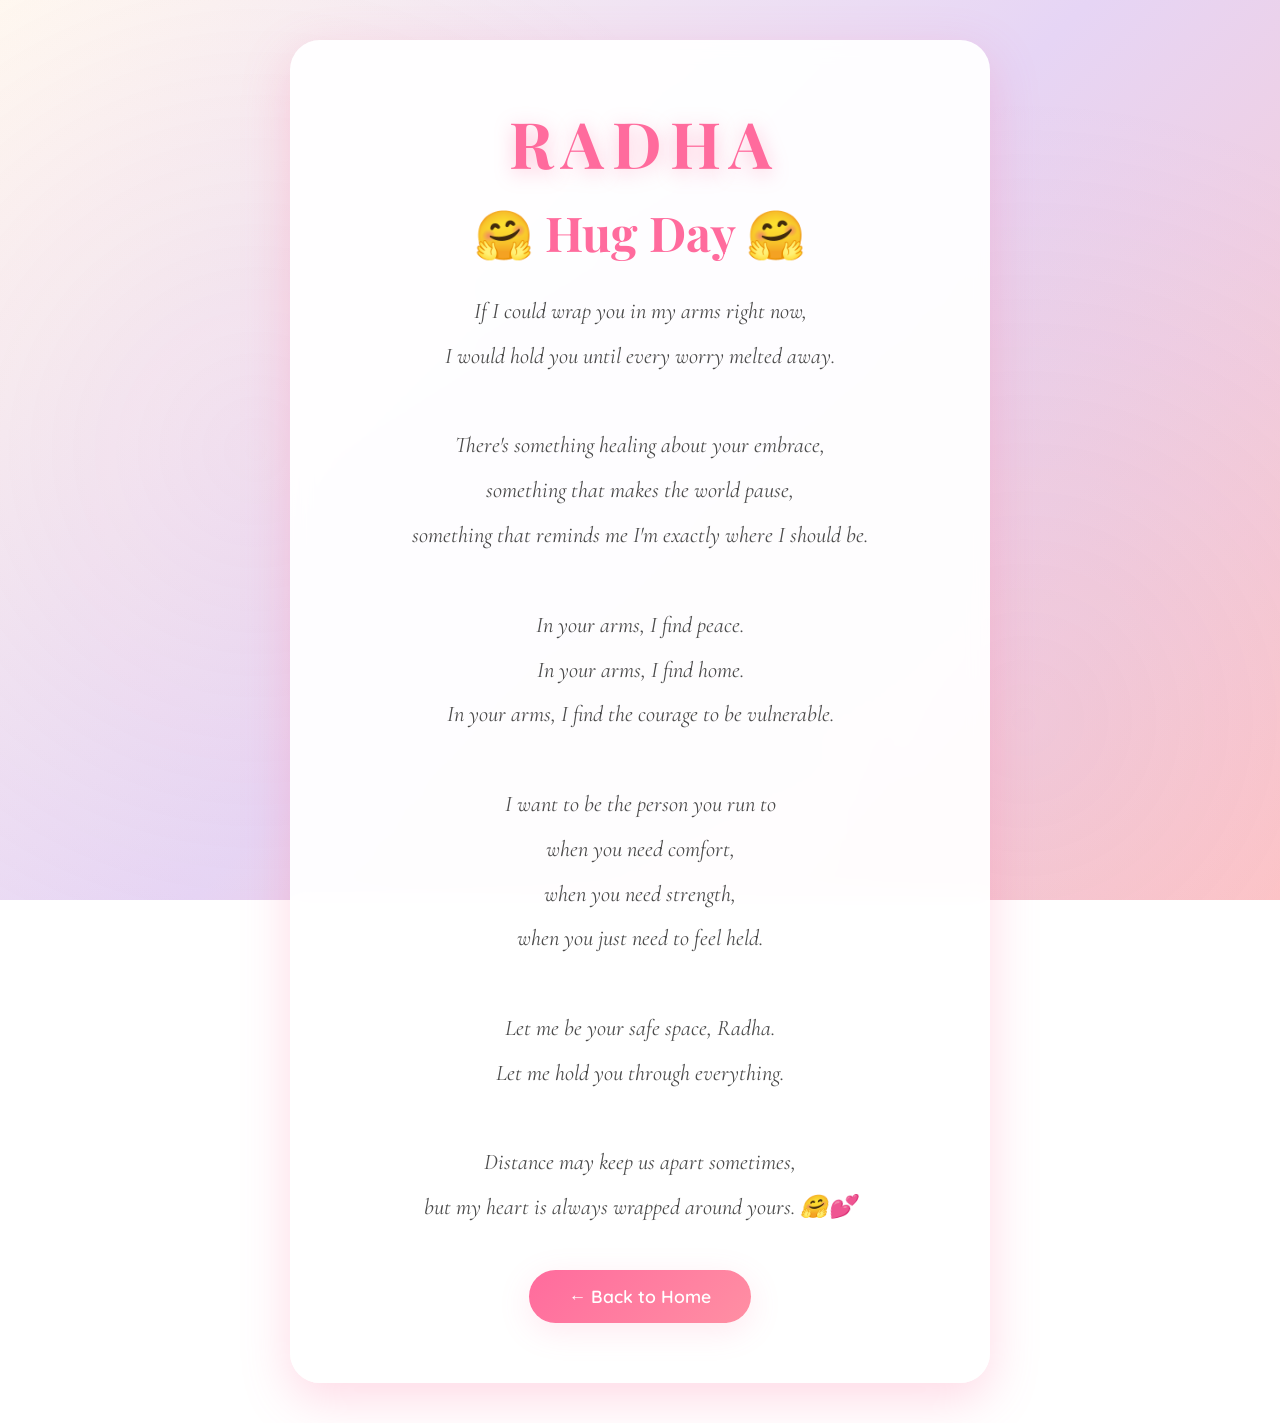
==== HugDay.html @ ae60b2d6 "Add files via upload" ====
<!DOCTYPE html>
<html lang="en">
<head>
    <meta charset="UTF-8">
    <meta name="viewport" content="width=device-width, initial-scale=1.0">
    <title>Hug Day - For Radha ❤️</title>
    <link rel="stylesheet" href="style.css">
    <link rel="preconnect" href="https://fonts.googleapis.com">
    <link rel="preconnect" href="https://fonts.gstatic.com" crossorigin>
    <link href="https://fonts.googleapis.com/css2?family=Playfair+Display:ital,wght@0,400;0,700;1,400&family=Cormorant+Garamond:ital,wght@0,300;0,400;1,300&family=Quicksand:wght@300;400;500;600&display=swap" rel="stylesheet">
</head>
<body>
    <div class="daily-page">
        <!-- Animation Container -->
        <div class="animation-container"></div>
        
        <!-- Content -->
        <div class="daily-content">
            <div class="name-animation">
                <span class="letter">R</span>
                <span class="letter">A</span>
                <span class="letter">D</span>
                <span class="letter">H</span>
                <span class="letter">A</span>
            </div>
            
            <h1 class="daily-title">🤗 Hug Day 🤗</h1>
            
            <p class="daily-message">
                If I could wrap you in my arms right now,<br>
                I would hold you until every worry melted away.<br><br>
                
                There's something healing about your embrace,<br>
                something that makes the world pause,<br>
                something that reminds me I'm exactly where I should be.<br><br>
                
                In your arms, I find peace.<br>
                In your arms, I find home.<br>
                In your arms, I find the courage to be vulnerable.<br><br>
                
                I want to be the person you run to<br>
                when you need comfort,<br>
                when you need strength,<br>
                when you just need to feel held.<br><br>
                
                Let me be your safe space, Radha.<br>
                Let me hold you through everything.<br><br>
                
                Distance may keep us apart sometimes,<br>
                but my heart is always wrapped around yours. 🤗💕
            </p>
            
            <a href="index.html" class="back-btn">← Back to Home</a>
        </div>
    </div>
    
    <script src="script.js"></script>
    <script>
        // Trigger hug animation
        document.addEventListener('DOMContentLoaded', function() {
            createHugAnimation();
            setInterval(createHugAnimation, 8000);
        });
    </script>
</body>
</html>
---- style.css ----
/* ===== CSS Variables ===== */
:root {
    --nude-pink: #FFC5C5;
    --lavender: #E6D5F5;
    --white: #FFFFFF;
    --emerald: #7EC8A3;
    --cream: #FFF8F0;
    --rose: #FF8FA3;
    --deep-pink: #FF6B9D;
    --soft-purple: #C4A8E8;
    --text-dark: #4A4A4A;
    --text-light: #8A8A8A;
    
    /* Shadows and glows */
    --shadow-soft: 0 8px 32px rgba(255, 107, 157, 0.15);
    --shadow-deep: 0 16px 48px rgba(255, 107, 157, 0.25);
    --glow-pink: 0 0 20px rgba(255, 197, 197, 0.6);
    --glow-purple: 0 0 30px rgba(196, 168, 232, 0.5);
}

/* ===== Reset & Base Styles ===== */
* {
    margin: 0;
    padding: 0;
    box-sizing: border-box;
}

body {
    font-family: 'Quicksand', sans-serif;
    background: linear-gradient(135deg, var(--cream) 0%, var(--lavender) 50%, var(--nude-pink) 100%);
    background-attachment: fixed;
    min-height: 100vh;
    overflow-x: hidden;
    position: relative;
}

body::before {
    content: '';
    position: fixed;
    top: 0;
    left: 0;
    width: 100%;
    height: 100%;
    background-image: 
        radial-gradient(circle at 20% 50%, rgba(255, 197, 197, 0.1) 0%, transparent 50%),
        radial-gradient(circle at 80% 80%, rgba(196, 168, 232, 0.1) 0%, transparent 50%);
    pointer-events: none;
    z-index: 0;
}

/* ===== Password Screen ===== */
.password-screen {
    display: none;
    position: fixed;
    top: 0;
    left: 0;
    width: 100%;
    height: 100vh;
    background: linear-gradient(135deg, var(--lavender) 0%, var(--nude-pink) 100%);
    z-index: 1000;
    align-items: center;
    justify-content: center;
}

.password-screen.active {
    display: flex;
}

.password-container {
    background: rgba(255, 255, 255, 0.95);
    padding: 60px 40px;
    border-radius: 30px;
    box-shadow: var(--shadow-deep);
    text-align: center;
    max-width: 450px;
    width: 90%;
    position: relative;
    backdrop-filter: blur(10px);
}

.floating-hearts {
    position: absolute;
    top: -30px;
    left: 0;
    width: 100%;
    height: 60px;
    display: flex;
    justify-content: space-around;
    align-items: center;
}

.floating-hearts .heart {
    font-size: 2rem;
    animation: floatHeart 3s ease-in-out infinite;
    opacity: 0.7;
}

.floating-hearts .heart:nth-child(2) { animation-delay: 0.5s; }
.floating-hearts .heart:nth-child(3) { animation-delay: 1s; }
.floating-hearts .heart:nth-child(4) { animation-delay: 1.5s; }
.floating-hearts .heart:nth-child(5) { animation-delay: 2s; }

@keyframes floatHeart {
    0%, 100% { transform: translateY(0) scale(1); }
    50% { transform: translateY(-15px) scale(1.1); }
}

.password-title {
    font-family: 'Playfair Display', serif;
    font-size: 2.5rem;
    color: var(--deep-pink);
    margin-bottom: 10px;
    font-weight: 700;
    letter-spacing: 1px;
}

.password-hint {
    font-family: 'Cormorant Garamond', serif;
    font-size: 1.3rem;
    color: var(--text-dark);
    margin-bottom: 30px;
    font-style: italic;
}

#passwordInput {
    width: 100%;
    padding: 18px 25px;
    border: 2px solid var(--nude-pink);
    border-radius: 50px;
    font-size: 1.1rem;
    font-family: 'Quicksand', sans-serif;
    outline: none;
    transition: all 0.3s ease;
    margin-bottom: 20px;
    background: var(--white);
}

#passwordInput:focus {
    border-color: var(--deep-pink);
    box-shadow: var(--glow-pink);
}

#passwordBtn {
    width: 100%;
    padding: 18px 25px;
    background: linear-gradient(135deg, var(--deep-pink) 0%, var(--rose) 100%);
    color: white;
    border: none;
    border-radius: 50px;
    font-size: 1.2rem;
    font-weight: 600;
    cursor: pointer;
    transition: all 0.3s ease;
    font-family: 'Quicksand', sans-serif;
    box-shadow: var(--shadow-soft);
}

#passwordBtn:hover {
    transform: translateY(-3px);
    box-shadow: var(--shadow-deep);
}

#passwordBtn:active {
    transform: translateY(-1px);
}

.password-error {
    color: var(--deep-pink);
    font-size: 0.95rem;
    margin-top: 15px;
    font-weight: 500;
    min-height: 24px;
}

/* ===== Main Content ===== */
.main-content {
    display: none;
    padding: 40px 20px;
    position: relative;
    z-index: 1;
}

.main-content.active {
    display: block;
    animation: fadeIn 1s ease-in-out;
}

@keyframes fadeIn {
    from { opacity: 0; transform: translateY(20px); }
    to { opacity: 1; transform: translateY(0); }
}

/* ===== Name Header Animation ===== */
.name-header {
    text-align: center;
    margin-bottom: 60px;
}

.name-animation {
    display: inline-flex;
    gap: 8px;
    margin-bottom: 15px;
}

.name-animation .letter {
    font-family: 'Playfair Display', serif;
    font-size: 4rem;
    font-weight: 700;
    color: var(--deep-pink);
    display: inline-block;
    animation: letterFloat 3s ease-in-out infinite, letterGlow 2s ease-in-out infinite;
    text-shadow: 0 4px 20px rgba(255, 107, 157, 0.4);
}

.name-animation .letter:nth-child(1) { animation-delay: 0s; }
.name-animation .letter:nth-child(2) { animation-delay: 0.2s; }
.name-animation .letter:nth-child(3) { animation-delay: 0.4s; }
.name-animation .letter:nth-child(4) { animation-delay: 0.6s; }
.name-animation .letter:nth-child(5) { animation-delay: 0.8s; }

@keyframes letterFloat {
    0%, 100% { transform: translateY(0); }
    50% { transform: translateY(-12px); }
}

@keyframes letterGlow {
    0%, 100% { text-shadow: 0 4px 20px rgba(255, 107, 157, 0.4); }
    50% { text-shadow: 0 4px 30px rgba(255, 107, 157, 0.8), 0 0 40px rgba(196, 168, 232, 0.6); }
}

.subtitle {
    font-family: 'Cormorant Garamond', serif;
    font-size: 1.5rem;
    color: var(--text-dark);
    font-style: italic;
    font-weight: 300;
}

/* ===== Days Container ===== */
.days-container {
    max-width: 1200px;
    margin: 0 auto;
    display: grid;
    grid-template-columns: repeat(auto-fit, minmax(280px, 1fr));
    gap: 35px;
    padding: 20px;
}

/* ===== Day Card ===== */
.day-card {
    background: rgba(255, 255, 255, 0.9);
    border-radius: 25px;
    padding: 35px 25px;
    box-shadow: var(--shadow-soft);
    transition: all 0.4s cubic-bezier(0.4, 0, 0.2, 1);
    cursor: pointer;
    position: relative;
    overflow: hidden;
    backdrop-filter: blur(10px);
}

.day-card::before {
    content: '';
    position: absolute;
    top: -50%;
    left: -50%;
    width: 200%;
    height: 200%;
    background: radial-gradient(circle, rgba(255, 197, 197, 0.1) 0%, transparent 70%);
    opacity: 0;
    transition: opacity 0.4s ease;
}

.day-card:hover::before {
    opacity: 1;
}

.day-card:hover {
    transform: translateY(-10px);
    box-shadow: var(--shadow-deep);
}

.day-card.unlocked {
    background: linear-gradient(135deg, rgba(255, 197, 197, 0.3) 0%, rgba(255, 255, 255, 0.95) 100%);
    animation: unlockPulse 2s ease-in-out infinite;
}

@keyframes unlockPulse {
    0%, 100% { box-shadow: var(--shadow-soft); }
    50% { box-shadow: var(--glow-pink), var(--shadow-deep); }
}

.day-card.unlocked:hover {
    transform: translateY(-10px) scale(1.02);
}

.valentine-special {
    border: 2px solid var(--deep-pink);
    background: linear-gradient(135deg, rgba(255, 255, 255, 0.95) 0%, rgba(230, 213, 245, 0.5) 100%);
}

.card-inner {
    text-align: center;
}

/* ===== Gift Box Design ===== */
.gift-box {
    position: relative;
    width: 120px;
    height: 120px;
    margin: 0 auto 25px;
    transition: all 0.4s ease;
}

.day-card:hover .gift-box {
    transform: scale(1.1) rotate(5deg);
}

.gift-lid {
    position: absolute;
    top: 0;
    left: 10%;
    width: 80%;
    height: 25px;
    background: linear-gradient(135deg, var(--deep-pink) 0%, var(--rose) 100%);
    border-radius: 8px 8px 0 0;
    box-shadow: 0 4px 12px rgba(255, 107, 157, 0.3);
    transition: all 0.3s ease;
}

.day-card.unlocked .gift-lid {
    animation: lidOpen 1s ease-in-out infinite;
}

@keyframes lidOpen {
    0%, 100% { transform: translateY(0) rotateX(0deg); }
    50% { transform: translateY(-8px) rotateX(-10deg); }
}

.gift-body {
    position: absolute;
    top: 25px;
    left: 15%;
    width: 70%;
    height: 70px;
    background: linear-gradient(135deg, var(--nude-pink) 0%, var(--lavender) 100%);
    border-radius: 0 0 12px 12px;
    box-shadow: 0 8px 20px rgba(255, 197, 197, 0.3);
}

.gift-ribbon-v {
    position: absolute;
    top: 0;
    left: 50%;
    transform: translateX(-50%);
    width: 12px;
    height: 100%;
    background: linear-gradient(to bottom, var(--emerald) 0%, var(--emerald) 100%);
    z-index: 1;
}

.gift-ribbon-h {
    position: absolute;
    top: 50%;
    left: 15%;
    transform: translateY(-50%);
    width: 70%;
    height: 12px;
    background: linear-gradient(to right, var(--emerald) 0%, var(--emerald) 100%);
    z-index: 1;
}

.gift-bow {
    position: absolute;
    top: -5px;
    left: 50%;
    transform: translateX(-50%);
    width: 35px;
    height: 35px;
    background: var(--emerald);
    border-radius: 50%;
    z-index: 2;
    box-shadow: 0 4px 15px rgba(126, 200, 163, 0.5);
}

.gift-bow::before,
.gift-bow::after {
    content: '';
    position: absolute;
    top: 50%;
    transform: translateY(-50%);
    width: 20px;
    height: 20px;
    background: var(--emerald);
    border-radius: 50% 50% 0 50%;
}

.gift-bow::before {
    left: -15px;
    transform: translateY(-50%) rotate(-45deg);
}

.gift-bow::after {
    right: -15px;
    transform: translateY(-50%) rotate(45deg);
}

.special-gift .special-glow {
    position: absolute;
    top: 0;
    left: 0;
    width: 100%;
    height: 100%;
    background: radial-gradient(circle, rgba(255, 107, 157, 0.3) 0%, transparent 70%);
    animation: specialGlow 2s ease-in-out infinite;
    border-radius: 12px;
}

@keyframes specialGlow {
    0%, 100% { opacity: 0.3; transform: scale(1); }
    50% { opacity: 0.7; transform: scale(1.1); }
}

/* ===== Day Card Text ===== */
.day-title {
    font-family: 'Playfair Display', serif;
    font-size: 1.8rem;
    color: var(--deep-pink);
    margin-bottom: 8px;
    font-weight: 700;
}

.day-date {
    font-family: 'Cormorant Garamond', serif;
    font-size: 1.1rem;
    color: var(--text-light);
    margin-bottom: 20px;
    font-style: italic;
}

.lock-indicator {
    font-size: 2rem;
    margin: 15px 0;
    opacity: 0.7;
    transition: all 0.3s ease;
}

.day-card.unlocked .lock-indicator {
    display: none;
}

.day-card.unlocked .lock-indicator::before {
    content: '🔓';
}

/* ===== Countdown Timer ===== */
.countdown-timer {
    margin-top: 20px;
}

.timer-text {
    display: block;
    font-size: 0.9rem;
    color: var(--text-light);
    margin-bottom: 10px;
    font-weight: 500;
}

.timer-digits {
    display: flex;
    justify-content: center;
    align-items: center;
    gap: 8px;
    font-family: 'Quicksand', sans-serif;
}

.time-unit {
    display: flex;
    flex-direction: column;
    align-items: center;
}

.time-number {
    font-size: 1.8rem;
    font-weight: 700;
    color: var(--deep-pink);
    background: linear-gradient(135deg, var(--nude-pink) 0%, var(--lavender) 100%);
    padding: 8px 12px;
    border-radius: 10px;
    min-width: 50px;
    text-align: center;
    box-shadow: 0 4px 12px rgba(255, 197, 197, 0.3);
}

.time-label {
    font-size: 0.75rem;
    color: var(--text-light);
    margin-top: 5px;
    font-weight: 600;
}

.time-separator {
    font-size: 1.8rem;
    color: var(--deep-pink);
    font-weight: 700;
    padding: 0 3px;
}

.day-card.unlocked .countdown-timer {
    display: none;
}

/* ===== Modal ===== */
.modal {
    display: none;
    position: fixed;
    top: 0;
    left: 0;
    width: 100%;
    height: 100%;
    background: rgba(0, 0, 0, 0.6);
    z-index: 2000;
    align-items: center;
    justify-content: center;
    backdrop-filter: blur(5px);
}

.modal.active {
    display: flex;
    animation: fadeIn 0.3s ease;
}

.modal-content {
    background: white;
    padding: 50px 40px;
    border-radius: 25px;
    text-align: center;
    max-width: 400px;
    width: 90%;
    box-shadow: var(--shadow-deep);
    animation: modalSlideIn 0.4s cubic-bezier(0.4, 0, 0.2, 1);
}

@keyframes modalSlideIn {
    from { transform: translateY(-50px); opacity: 0; }
    to { transform: translateY(0); opacity: 1; }
}

.modal-content h2 {
    font-family: 'Playfair Display', serif;
    font-size: 2rem;
    color: var(--deep-pink);
    margin-bottom: 15px;
}

.modal-content p {
    font-family: 'Cormorant Garamond', serif;
    font-size: 1.3rem;
    color: var(--text-dark);
    margin-bottom: 30px;
    font-style: italic;
}

.modal-content button {
    padding: 15px 40px;
    background: linear-gradient(135deg, var(--deep-pink) 0%, var(--rose) 100%);
    color: white;
    border: none;
    border-radius: 50px;
    font-size: 1.1rem;
    font-weight: 600;
    cursor: pointer;
    transition: all 0.3s ease;
    font-family: 'Quicksand', sans-serif;
    box-shadow: var(--shadow-soft);
}

.modal-content button:hover {
    transform: translateY(-3px);
    box-shadow: var(--shadow-deep);
}

/* ===== Daily Page Styles ===== */
.daily-page {
    min-height: 100vh;
    display: flex;
    flex-direction: column;
    align-items: center;
    justify-content: center;
    padding: 40px 20px;
    position: relative;
    overflow: hidden;
}

.daily-content {
    background: rgba(255, 255, 255, 0.95);
    padding: 60px 40px;
    border-radius: 30px;
    box-shadow: var(--shadow-deep);
    max-width: 700px;
    width: 100%;
    text-align: center;
    position: relative;
    z-index: 10;
    backdrop-filter: blur(10px);
    animation: fadeIn 1s ease-in-out;
}

.daily-name {
    font-family: 'Playfair Display', serif;
    font-size: 2.5rem;
    color: var(--deep-pink);
    margin-bottom: 30px;
    font-weight: 700;
    text-shadow: 0 4px 20px rgba(255, 107, 157, 0.3);
}

.daily-title {
    font-family: 'Playfair Display', serif;
    font-size: 3rem;
    color: var(--deep-pink);
    margin-bottom: 25px;
    font-weight: 700;
}

.daily-message {
    font-family: 'Cormorant Garamond', serif;
    font-size: 1.4rem;
    line-height: 2;
    color: var(--text-dark);
    margin-bottom: 40px;
    font-style: italic;
}

.back-btn {
    padding: 15px 40px;
    background: linear-gradient(135deg, var(--deep-pink) 0%, var(--rose) 100%);
    color: white;
    border: none;
    border-radius: 50px;
    font-size: 1.1rem;
    font-weight: 600;
    cursor: pointer;
    transition: all 0.3s ease;
    font-family: 'Quicksand', sans-serif;
    box-shadow: var(--shadow-soft);
    text-decoration: none;
    display: inline-block;
}

.back-btn:hover {
    transform: translateY(-3px);
    box-shadow: var(--shadow-deep);
}

/* Animation containers */
.animation-container {
    position: fixed;
    top: 0;
    left: 0;
    width: 100%;
    height: 100%;
    pointer-events: none;
    z-index: 1;
    overflow: hidden;
}

/* ===== Responsive Design ===== */
@media (max-width: 768px) {
    .name-animation .letter {
        font-size: 3rem;
    }
    
    .subtitle {
        font-size: 1.2rem;
    }
    
    .days-container {
        grid-template-columns: 1fr;
        gap: 25px;
        padding: 10px;
    }
    
    .password-container {
        padding: 40px 25px;
    }
    
    .password-title {
        font-size: 2rem;
    }
    
    .daily-title {
        font-size: 2.2rem;
    }
    
    .daily-message {
        font-size: 1.2rem;
    }
    
    .daily-content {
        padding: 40px 25px;
    }
}

@media (max-width: 480px) {
    .name-animation .letter {
        font-size: 2.5rem;
        gap: 4px;
    }
    
    .time-number {
        font-size: 1.5rem;
        padding: 6px 10px;
        min-width: 45px;
    }
    
    .gift-box {
        width: 100px;
        height: 100px;
    }
}
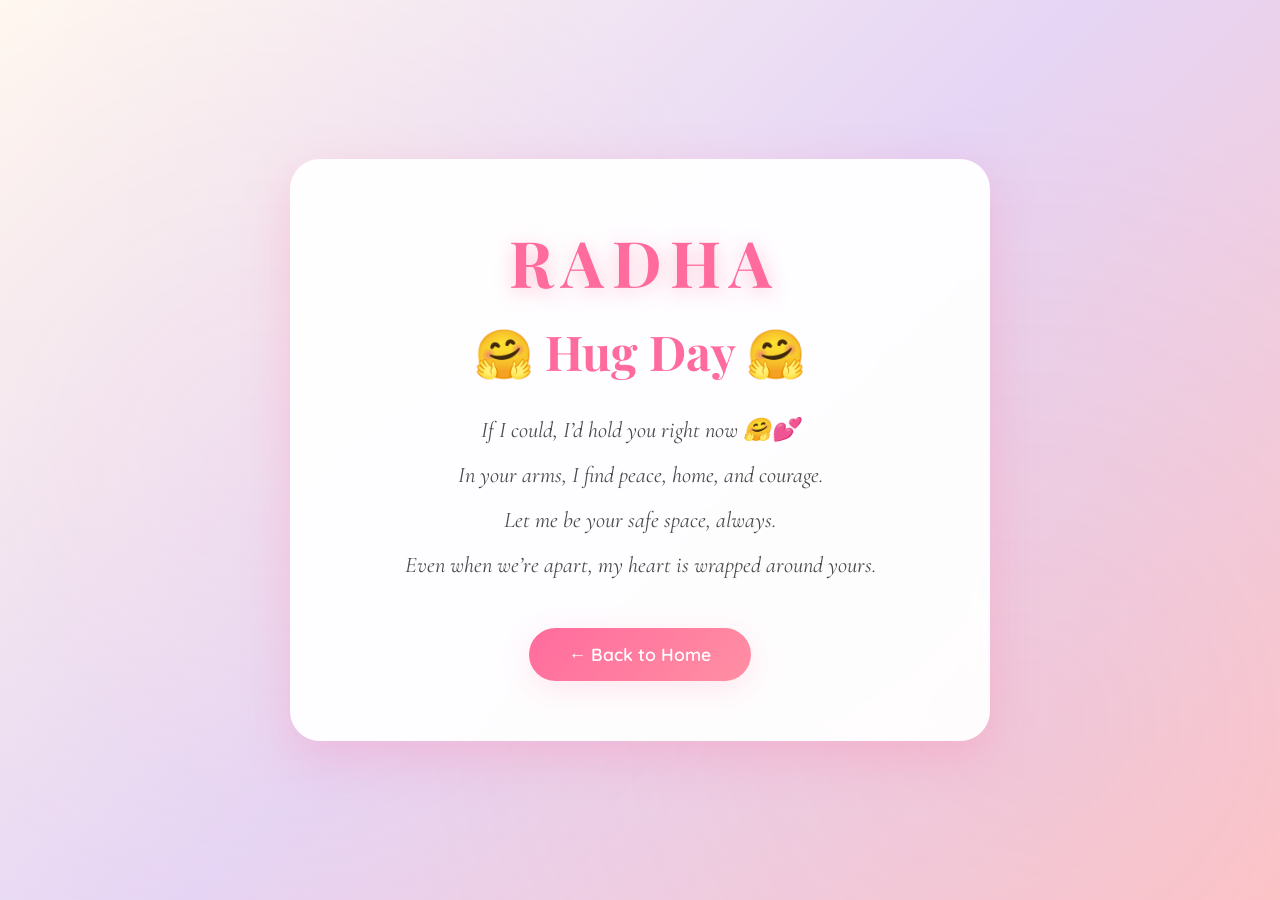
==== commit 7ff4d294: "Revise Hug Day message for brevity Condensed and simplified the Hug Day message." ====
--- a/HugDay.html
+++ b/HugDay.html
@@ -27,27 +27,10 @@
             <h1 class="daily-title">🤗 Hug Day 🤗</h1>
             
             <p class="daily-message">
-                If I could wrap you in my arms right now,<br>
-                I would hold you until every worry melted away.<br><br>
-                
-                There's something healing about your embrace,<br>
-                something that makes the world pause,<br>
-                something that reminds me I'm exactly where I should be.<br><br>
-                
-                In your arms, I find peace.<br>
-                In your arms, I find home.<br>
-                In your arms, I find the courage to be vulnerable.<br><br>
-                
-                I want to be the person you run to<br>
-                when you need comfort,<br>
-                when you need strength,<br>
-                when you just need to feel held.<br><br>
-                
-                Let me be your safe space, Radha.<br>
-                Let me hold you through everything.<br><br>
-                
-                Distance may keep us apart sometimes,<br>
-                but my heart is always wrapped around yours. 🤗💕
+                If I could, I’d hold you right now 🤗💕<br>
+                In your arms, I find peace, home, and courage.<br>
+                Let me be your safe space, always.<br>
+                Even when we’re apart, my heart is wrapped around yours.<br>
             </p>
             
             <a href="index.html" class="back-btn">← Back to Home</a>
